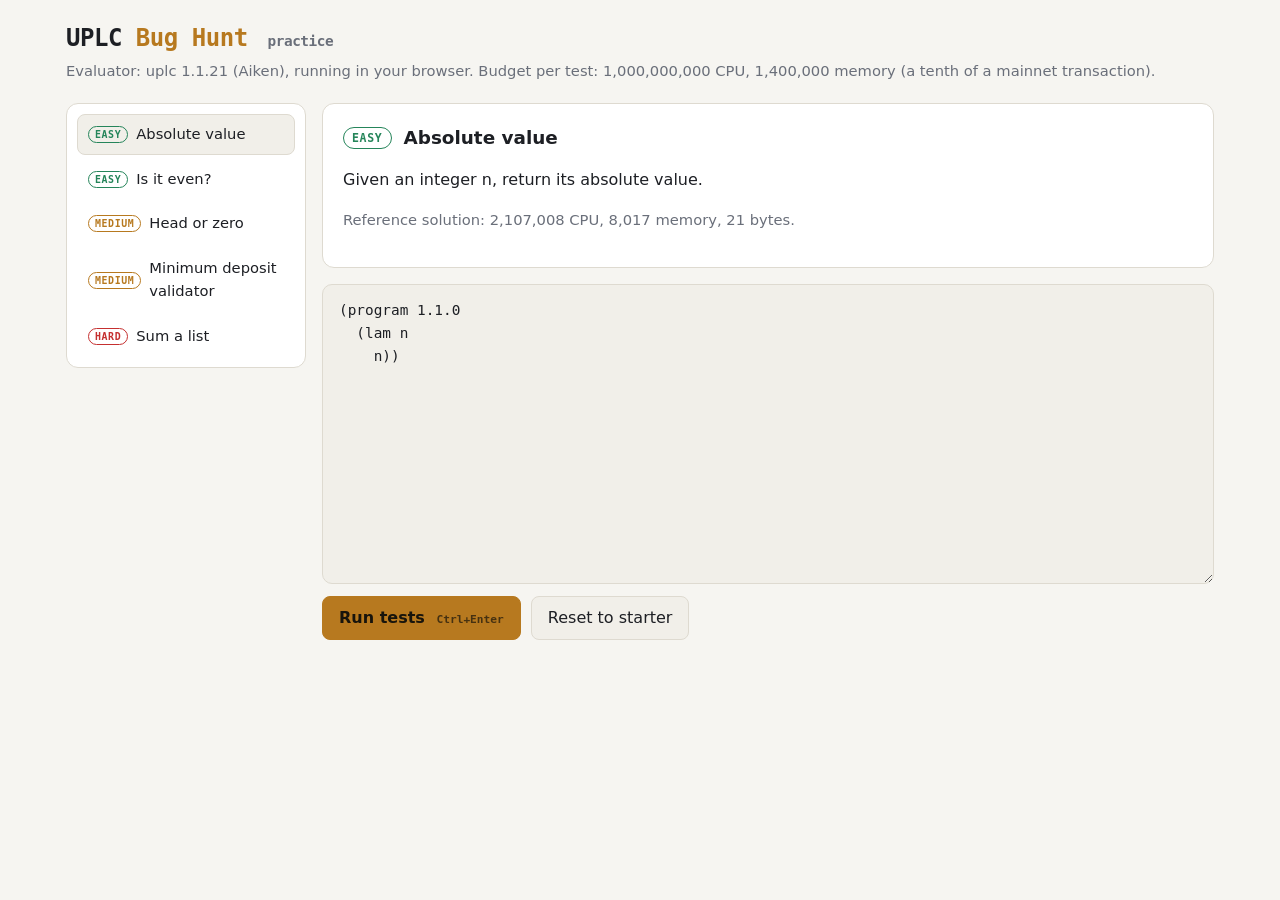
==== practice.html @ ea9cc297 "add practice mode" ====
<!doctype html>
<html lang="en">
<head>
  <meta charset="utf-8" />
  <meta name="viewport" content="width=device-width, initial-scale=1" />
  <title>UPLC Practice</title>
  <link rel="stylesheet" href="style.css" />
</head>
<body class="practice">
  <main>
    <header class="top">
      <h1><a href="index.html">UPLC <span>Bug Hunt</span></a> <small>practice</small></h1>
      <span class="muted" id="engine">loading evaluator</span>
    </header>

    <div class="layout">
      <nav class="card problems" aria-label="Problems">
        <ol id="problemList"></ol>
      </nav>

      <section class="work">
        <div class="card">
          <div class="meta">
            <span class="badge" id="diff"></span>
            <h2 id="title"></h2>
          </div>
          <p id="statement"></p>
          <p class="muted" id="refLine"></p>
        </div>

        <div class="editor-wrap">
          <textarea id="editor" wrap="off" spellcheck="false" autocapitalize="off" autocomplete="off"></textarea>
        </div>
        <div class="actions">
          <button class="primary" id="run">Run tests <span class="kbd">Ctrl+Enter</span></button>
          <button id="reset">Reset to starter</button>
          <span class="muted" id="status"></span>
        </div>

        <div class="card" id="summary" hidden></div>
        <div class="card results" id="results" hidden></div>
        <div class="card" id="reference" hidden>
          <p class="label">Reference solution</p>
          <pre class="code" id="refCode"></pre>
        </div>
      </section>
    </div>
  </main>
  <script src="highlight.js"></script>
  <script src="problems.js"></script>
  <script type="module" src="practice.js"></script>
</body>
</html>
---- style.css ----
:root {
  --bg: #0f1115;
  --panel: #171a21;
  --panel-2: #1e222b;
  --border: #2a2f3a;
  --text: #e6e8ee;
  --muted: #8b93a5;
  --accent: #f0b429;
  --good: #3fb97f;
  --bad: #ef5d5d;
  --t-kw: #c792ea;
  --t-builtin: #82aaff;
  --t-type: #ffcb6b;
  --t-num: #f78c6c;
  --t-str: #c3e88d;
  --t-bytes: #89ddff;
  --t-comment: #697098;
  --t-bracket: #8b93a5;
  --mono: ui-monospace, "Cascadia Code", "JetBrains Mono", Consolas, monospace;
}
@media (prefers-color-scheme: light) {
  :root {
    --bg: #f6f5f1;
    --panel: #ffffff;
    --panel-2: #f1efe9;
    --border: #dedad0;
    --text: #1d1f24;
    --muted: #6a6f7a;
    --accent: #b7791f;
    --good: #25855a;
    --bad: #c53030;
    --t-kw: #7c3aed;
    --t-builtin: #1d4ed8;
    --t-type: #a16207;
    --t-num: #c2410c;
    --t-str: #15803d;
    --t-bytes: #0e7490;
    --t-comment: #8a8f9c;
    --t-bracket: #8a8f9c;
  }
}

* { box-sizing: border-box; }
[hidden] { display: none !important; }
body {
  margin: 0;
  background: var(--bg);
  color: var(--text);
  font: 16px/1.55 system-ui, -apple-system, "Segoe UI", sans-serif;
}
main { max-width: 820px; margin: 0 auto; padding: 24px 16px 64px; }

.top { display: flex; align-items: baseline; justify-content: space-between; flex-wrap: wrap; gap: 8px; margin-bottom: 20px; }
h1 { font: 700 1.5rem var(--mono); margin: 0; letter-spacing: -0.02em; }
h1 span { color: var(--accent); }
.hud { display: flex; gap: 18px; color: var(--muted); font-size: 0.9rem; }
.hud b { color: var(--text); font-family: var(--mono); }

.card { background: var(--panel); border: 1px solid var(--border); border-radius: 12px; padding: 20px; margin-bottom: 16px; }
.lede { font-size: 1.1rem; margin-top: 0; }
.muted { color: var(--muted); font-size: 0.92rem; }

button {
  font: inherit; cursor: pointer; border-radius: 8px; padding: 9px 16px;
  border: 1px solid var(--border); background: var(--panel-2); color: var(--text);
}
button:hover { border-color: var(--accent); }
button.primary { background: var(--accent); color: #17140c; border-color: var(--accent); font-weight: 600; }
.filters { display: flex; gap: 8px; flex-wrap: wrap; margin: 18px 0 8px; }

.meta { display: flex; align-items: center; gap: 12px; }
.meta h2 { margin: 0; font-size: 1.15rem; }
.badge { font: 600 0.72rem var(--mono); text-transform: uppercase; letter-spacing: 0.06em; padding: 3px 8px; border-radius: 999px; border: 1px solid currentColor; }
.badge.easy { color: var(--good); }
.badge.medium { color: var(--accent); }
.badge.hard { color: var(--bad); }
.context { margin: 12px 0; }
.context span:first-child { font: 600 0.72rem var(--mono); text-transform: uppercase; color: var(--muted); margin-right: 6px; }

.code {
  margin: 0; padding: 16px; border-radius: 8px; background: var(--panel-2);
  font: 0.9rem/1.6 var(--mono); overflow-x: auto; white-space: pre;
}
.kw { color: var(--t-kw); }
.bi { color: var(--t-builtin); }
.ty { color: var(--t-type); }
.num { color: var(--t-num); }
.str { color: var(--t-str); }
.bytes { color: var(--t-bytes); }
.cm { color: var(--t-comment); font-style: italic; }
.br { color: var(--t-bracket); }

.prompt { font-weight: 600; margin: 20px 0 10px; }
.options { list-style: none; padding: 0; margin: 0 0 16px; display: grid; gap: 8px; }
.options button {
  width: 100%; text-align: left; display: flex; gap: 12px; align-items: flex-start; padding: 12px 14px;
}
.options .key { font: 600 0.8rem var(--mono); color: var(--muted); border: 1px solid var(--border); border-radius: 4px; padding: 0 6px; flex-shrink: 0; margin-top: 2px; }
.options button:disabled { cursor: default; opacity: 0.55; }
.options button:disabled:hover { border-color: var(--border); }
.options button.right { opacity: 1; border-color: var(--good); background: color-mix(in srgb, var(--good) 14%, var(--panel-2)); }
.options button.wrong { opacity: 1; border-color: var(--bad); background: color-mix(in srgb, var(--bad) 14%, var(--panel-2)); }

.verdict { font-weight: 700; margin-top: 0; }
.verdict.right { color: var(--good); }
.verdict.wrong { color: var(--bad); }
.label { font: 600 0.72rem var(--mono); text-transform: uppercase; color: var(--muted); margin: 16px 0 6px; }
.reveal button { margin-top: 16px; }
.bug { font-weight: 600; margin: 0 0 8px; }

#end { margin-top: 24px; padding-top: 28px; }
#end h2 { margin-top: 0; }
.times { display: flex; gap: 24px; flex-wrap: wrap; margin: 12px 0 4px; }
.times div { display: flex; flex-direction: column; }
.times span { font: 600 0.72rem var(--mono); text-transform: uppercase; color: var(--muted); }
.times b { font: 600 1.2rem var(--mono); }
.review { list-style: none; padding: 0; }
.review .time { margin-left: auto; font-family: var(--mono); color: var(--muted); white-space: nowrap; }
.review li { padding: 8px 0; border-bottom: 1px solid var(--border); display: flex; gap: 10px; }
.review li:last-child { border-bottom: 0; }
.review .mark { font-family: var(--mono); width: 1.2em; }
.review .ok { color: var(--good); }
.review .no { color: var(--bad); }

/* ---------- practice page ---------- */
a { color: var(--accent); }
.practice-link { margin-bottom: 0; }
body.practice main { max-width: 1180px; }
.top h1 a { color: inherit; text-decoration: none; }
.top h1 small { font-size: 0.9rem; color: var(--muted); font-weight: 600; margin-left: 6px; }
.layout { display: grid; grid-template-columns: 240px minmax(0, 1fr); gap: 16px; align-items: start; }
.problems { padding: 10px; position: sticky; top: 16px; }
.problems ol { list-style: none; margin: 0; padding: 0; display: grid; gap: 4px; }
.problems button {
  width: 100%; display: flex; align-items: center; gap: 8px; text-align: left;
  border-color: transparent; background: none; padding: 8px 10px;
}
.problems button.active { background: var(--panel-2); border-color: var(--border); }
.problems .name { flex: 1; font-size: 0.92rem; }
.problems .ok { color: var(--good); font-weight: 700; }
.problems .badge { font-size: 0.62rem; padding: 2px 6px; }

.editor-wrap { margin-bottom: 12px; }
#editor {
  width: 100%; min-height: 300px; resize: vertical; display: block;
  font: 0.9rem/1.6 var(--mono); tab-size: 2;
  color: var(--text); background: var(--panel-2);
  border: 1px solid var(--border); border-radius: 10px; padding: 14px 16px;
}
#editor:focus { outline: 2px solid var(--accent); outline-offset: -1px; }
.actions { display: flex; align-items: center; gap: 10px; flex-wrap: wrap; margin-bottom: 16px; }
.kbd { font: 600 0.7rem var(--mono); opacity: 0.7; margin-left: 6px; }
button:disabled { opacity: 0.6; cursor: progress; }

.results { padding: 8px 12px; overflow-x: auto; }
.results table { width: 100%; border-collapse: collapse; font-size: 0.88rem; }
.results td { padding: 10px 8px; border-bottom: 1px solid var(--border); vertical-align: top; }
.results tr:last-child td { border-bottom: 0; }
.results code { font-family: var(--mono); white-space: pre-wrap; word-break: break-word; }
.results .label { margin: 0 0 2px; }
.results .mark { font-weight: 700; width: 1.5em; }
.results tr.pass .mark { color: var(--good); }
.results tr.fail .mark, .results tr.fail .got { color: var(--bad); }
.results .cost { font-family: var(--mono); color: var(--muted); white-space: nowrap; text-align: right; }
.results .logs { font: 0.8rem var(--mono); color: var(--muted); margin-top: 4px; }

@media (max-width: 760px) {
  .layout { grid-template-columns: 1fr; }
  .problems { position: static; }
  .results td { display: block; border: 0; padding: 4px 8px; }
  .results tr { display: block; border-bottom: 1px solid var(--border); padding: 6px 0; }
  .results .cost { text-align: left; }
}
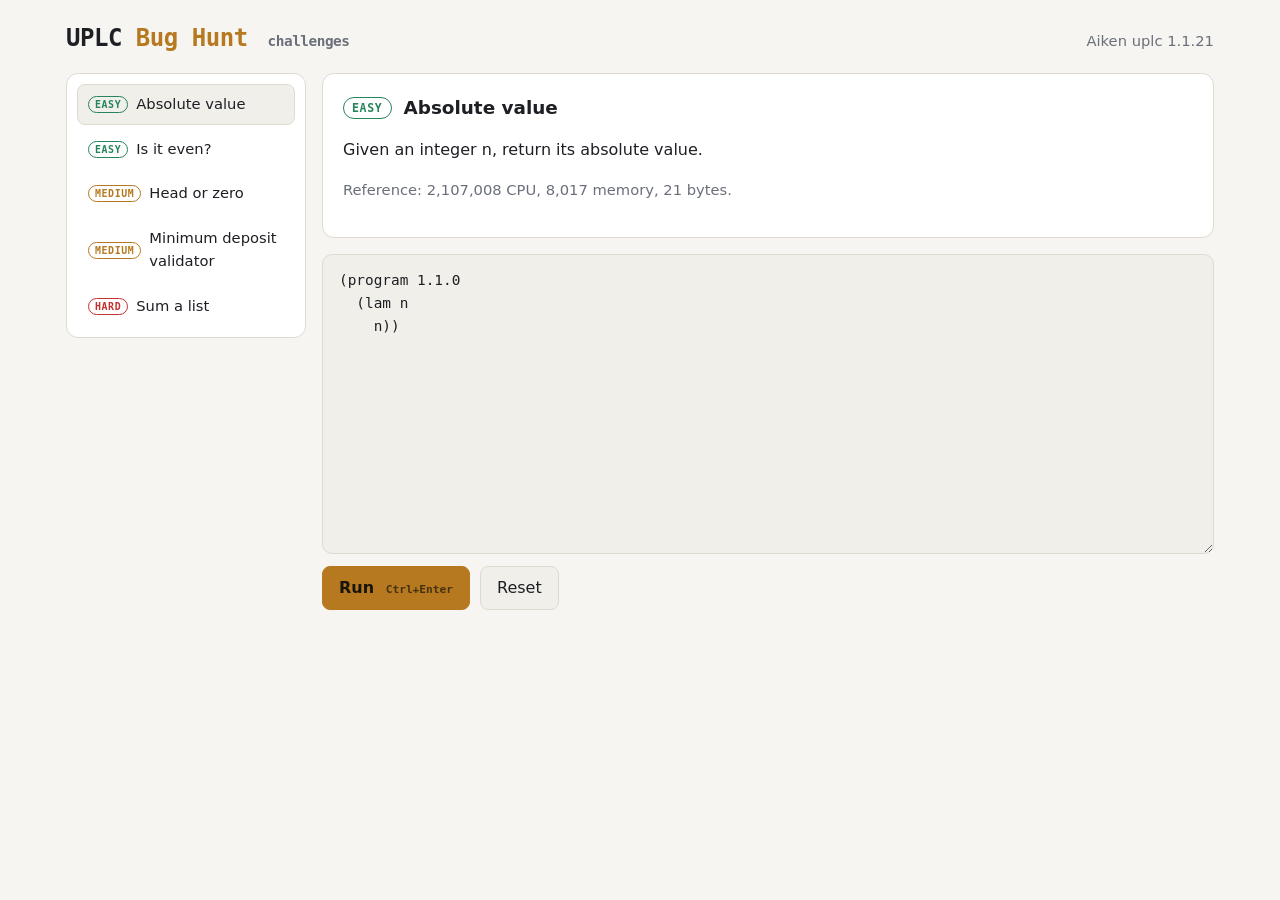
==== commit b318161b: "minimalize" ====
--- a/practice.html
+++ b/practice.html
@@ -3,14 +3,14 @@
 <head>
   <meta charset="utf-8" />
   <meta name="viewport" content="width=device-width, initial-scale=1" />
-  <title>UPLC Practice</title>
+  <title>UPLC Challenges</title>
   <link rel="stylesheet" href="style.css" />
 </head>
 <body class="practice">
   <main>
     <header class="top">
-      <h1><a href="index.html">UPLC <span>Bug Hunt</span></a> <small>practice</small></h1>
-      <span class="muted" id="engine">loading evaluator</span>
+      <h1><a href="index.html">UPLC <span>Bug Hunt</span></a> <small>challenges</small></h1>
+      <span class="muted" id="engine">Loading</span>
     </header>
 
     <div class="layout">
@@ -32,15 +32,15 @@
           <textarea id="editor" wrap="off" spellcheck="false" autocapitalize="off" autocomplete="off"></textarea>
         </div>
         <div class="actions">
-          <button class="primary" id="run">Run tests <span class="kbd">Ctrl+Enter</span></button>
-          <button id="reset">Reset to starter</button>
+          <button class="primary" id="run">Run <span class="kbd">Ctrl+Enter</span></button>
+          <button id="reset">Reset</button>
           <span class="muted" id="status"></span>
         </div>
 
         <div class="card" id="summary" hidden></div>
         <div class="card results" id="results" hidden></div>
         <div class="card" id="reference" hidden>
-          <p class="label">Reference solution</p>
+          <p class="label">Reference</p>
           <pre class="code" id="refCode"></pre>
         </div>
       </section>
--- a/style.css
+++ b/style.css
@@ -124,7 +124,21 @@
 
 /* ---------- practice page ---------- */
 a { color: var(--accent); }
-.practice-link { margin-bottom: 0; }
+.modes { display: grid; grid-template-columns: repeat(2, minmax(0, 1fr)); gap: 16px; }
+.mode { display: flex; flex-direction: column; margin-bottom: 0; }
+.mode .label { margin: 0 0 4px; }
+.mode h2 { margin: 0 0 10px; font-size: 1.3rem; }
+.mode p { margin: 0 0 10px; }
+.mode-actions { display: flex; gap: 8px; flex-wrap: wrap; margin: auto 0 10px; padding-top: 8px; }
+.mode-actions { align-items: center; }
+.mode-actions button:not(.primary) { font-size: 0.85rem; padding: 6px 10px; }
+.mode > .muted:last-child { margin-bottom: 0; min-height: 1.5em; }
+a.button {
+  display: inline-block; text-decoration: none; border-radius: 8px; padding: 9px 16px;
+  border: 1px solid var(--border); background: var(--panel-2); color: var(--text);
+}
+a.button.primary { background: var(--accent); color: #17140c; border-color: var(--accent); font-weight: 600; }
+@media (max-width: 640px) { .modes { grid-template-columns: 1fr; } }
 body.practice main { max-width: 1180px; }
 .top h1 a { color: inherit; text-decoration: none; }
 .top h1 small { font-size: 0.9rem; color: var(--muted); font-weight: 600; margin-left: 6px; }
@@ -171,3 +185,4 @@
   .results tr { display: block; border-bottom: 1px solid var(--border); padding: 6px 0; }
   .results .cost { text-align: left; }
 }
+.mode .muted:empty { display: none; }
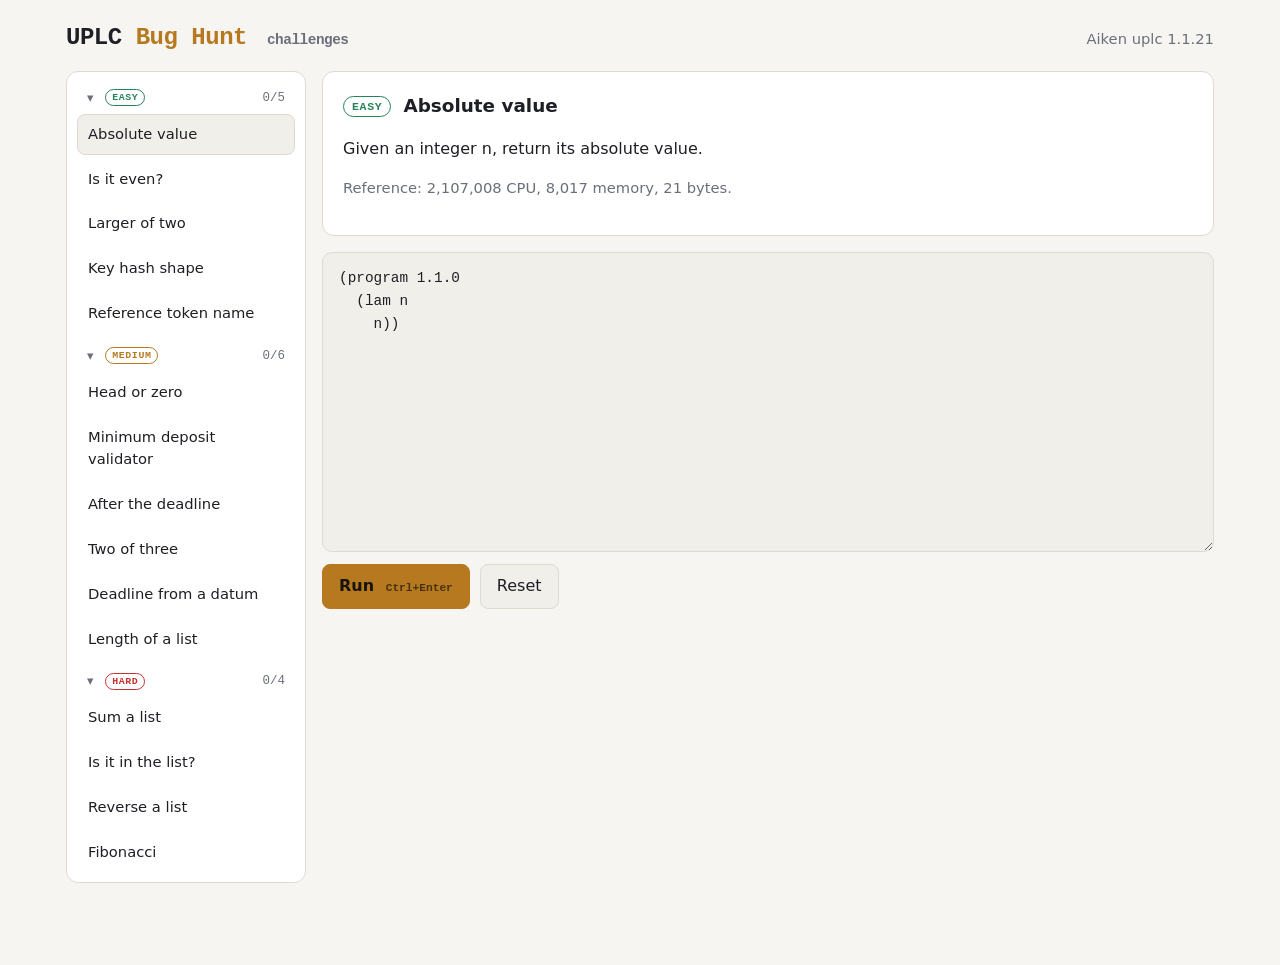
==== commit f72af19d: "moar problems" ====
--- a/practice.html
+++ b/practice.html
@@ -15,7 +15,7 @@
 
     <div class="layout">
       <nav class="card problems" aria-label="Problems">
-        <ol id="problemList"></ol>
+        <div id="problemList"></div>
       </nav>
 
       <section class="work">
--- a/style.css
+++ b/style.css
@@ -153,6 +153,16 @@
 .problems .name { flex: 1; font-size: 0.92rem; }
 .problems .ok { color: var(--good); font-weight: 700; }
 .problems .badge { font-size: 0.62rem; padding: 2px 6px; }
+.problems details + details { margin-top: 6px; }
+.problems summary {
+  display: flex; align-items: center; gap: 8px; padding: 6px 10px; cursor: pointer;
+  list-style: none; border-radius: 8px; user-select: none;
+}
+.problems summary::-webkit-details-marker { display: none; }
+.problems summary::before { content: "▸"; color: var(--muted); font-size: 0.8rem; width: 0.8em; }
+.problems details[open] > summary::before { content: "▾"; }
+.problems summary:hover { background: var(--panel-2); }
+.problems .count { margin-left: auto; font: 0.78rem var(--mono); color: var(--muted); }
 
 .editor-wrap { margin-bottom: 12px; }
 #editor {
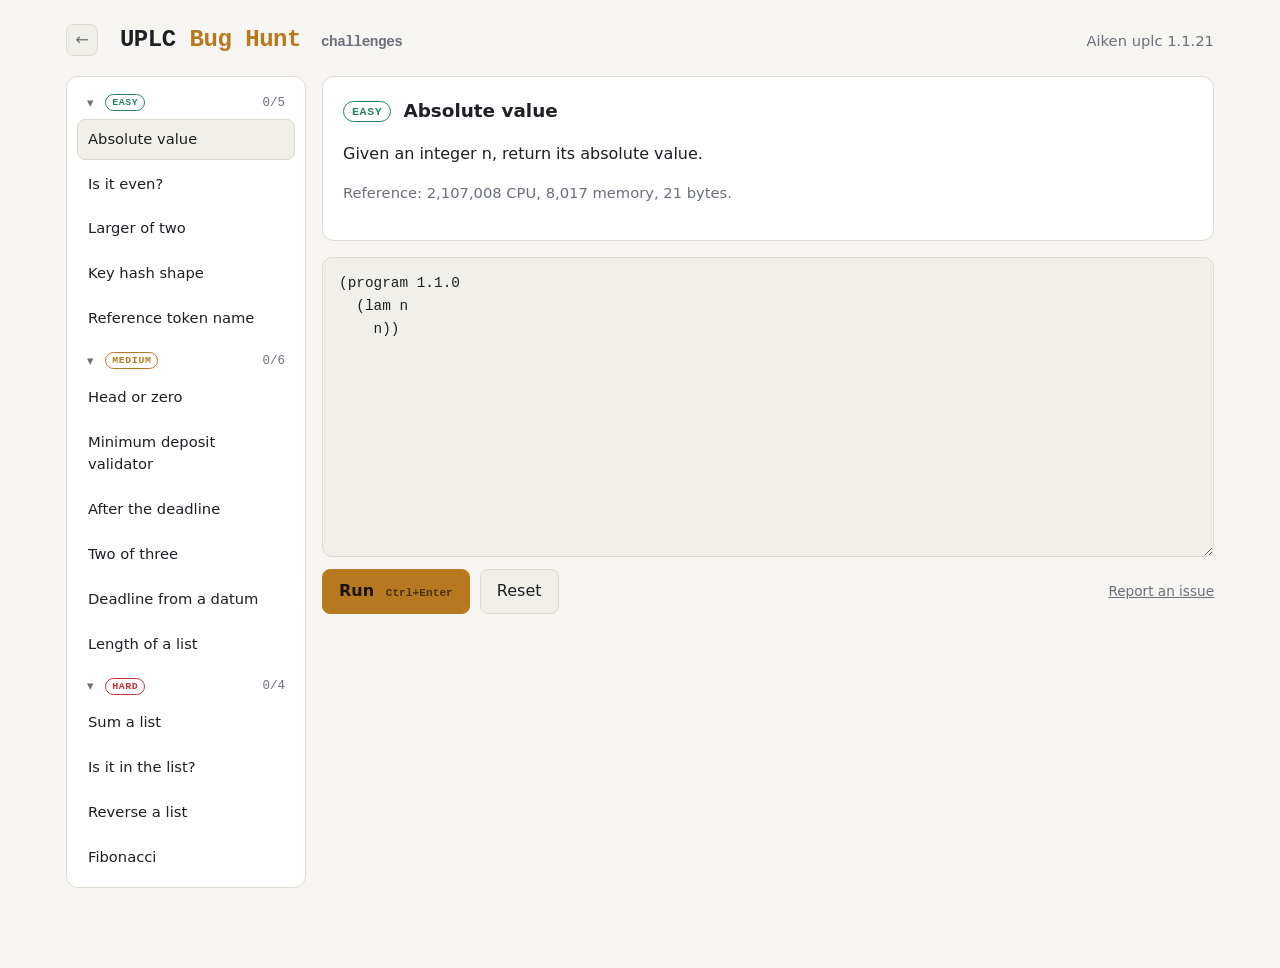
==== commit b6ef0a54: "issues & back button" ====
--- a/practice.html
+++ b/practice.html
@@ -4,12 +4,25 @@
   <meta charset="utf-8" />
   <meta name="viewport" content="width=device-width, initial-scale=1" />
   <title>UPLC Challenges</title>
+  <meta name="description" content="Write Untyped Plutus Core that passes the tests, then see how its CPU, memory and size compare to a reference solution." />
+  <meta property="og:type" content="website" />
+  <meta property="og:title" content="UPLC Challenges" />
+  <meta property="og:description" content="Write Untyped Plutus Core that passes the tests, then see how its CPU, memory and size compare to a reference solution." />
+  <meta property="og:url" content="https://samdelaney.github.io/uplc-bug-hunt/practice.html" />
+  <meta property="og:image" content="https://samdelaney.github.io/uplc-bug-hunt/social-preview.png" />
+  <meta property="og:image:width" content="1280" />
+  <meta property="og:image:height" content="640" />
+  <meta property="og:image:alt" content="UPLC Bug Hunt: a UPLC snippet with a bug underlined, and the question What's the problem?" />
+  <meta name="twitter:card" content="summary_large_image" />
   <link rel="stylesheet" href="style.css" />
 </head>
 <body class="practice">
   <main>
     <header class="top">
-      <h1><a href="index.html">UPLC <span>Bug Hunt</span></a> <small>challenges</small></h1>
+      <h1>
+        <a class="home" href="index.html" aria-label="Home" title="Home">←</a>
+        <a href="index.html">UPLC <span>Bug Hunt</span></a> <small>challenges</small>
+      </h1>
       <span class="muted" id="engine">Loading</span>
     </header>
 
@@ -35,6 +48,7 @@
           <button class="primary" id="run">Run <span class="kbd">Ctrl+Enter</span></button>
           <button id="reset">Reset</button>
           <span class="muted" id="status"></span>
+          <a class="report" id="report" href="https://github.com/samdelaney/uplc-bug-hunt/issues/new" target="_blank" rel="noopener">Report an issue</a>
         </div>
 
         <div class="card" id="summary" hidden></div>
@@ -47,6 +61,7 @@
     </div>
   </main>
   <script src="highlight.js"></script>
+  <script src="report.js"></script>
   <script src="problems.js"></script>
   <script type="module" src="practice.js"></script>
 </body>
--- a/style.css
+++ b/style.css
@@ -196,3 +196,32 @@
   .results .cost { text-align: left; }
 }
 .mode .muted:empty { display: none; }
+
+/* ---------- report links ---------- */
+.report { color: var(--muted); font-size: 0.85rem; }
+.report:hover { color: var(--accent); }
+.reveal .report { margin-left: 14px; }
+.actions .report { margin-left: auto; }
+.foot { margin-top: 48px; text-align: center; }
+/* The footer link gives way to the per-puzzle one during a round. */
+main:has(#play:not([hidden])) .foot { display: none; }
+
+/* ---------- home button ---------- */
+/* An arrow hanging in the page margin to the left of the title. */
+.top h1 { position: relative; }
+.top h1 a.home {
+  position: absolute; right: 100%; top: 50%; transform: translateY(-50%); margin-right: 14px;
+  display: grid; place-items: center; width: 32px; height: 32px;
+  font: 400 1rem/1 system-ui, sans-serif; letter-spacing: 0; color: var(--muted);
+  border: 1px solid var(--border); border-radius: 8px; background: var(--panel-2);
+}
+.top h1 a.home:hover { color: var(--accent); border-color: var(--accent); }
+/* The quiz's start screen is home already. */
+main:has(#start:not([hidden])) .home { display: none; }
+/* No margin to hang in on narrow screens, so the arrow sits inline before the title. */
+@media (max-width: 940px) {
+  body:not(.practice) .top h1 a.home { position: static; transform: none; display: inline-grid; vertical-align: middle; margin-right: 8px; }
+}
+@media (max-width: 1300px) {
+  body.practice .top h1 a.home { position: static; transform: none; display: inline-grid; vertical-align: middle; margin-right: 8px; }
+}
